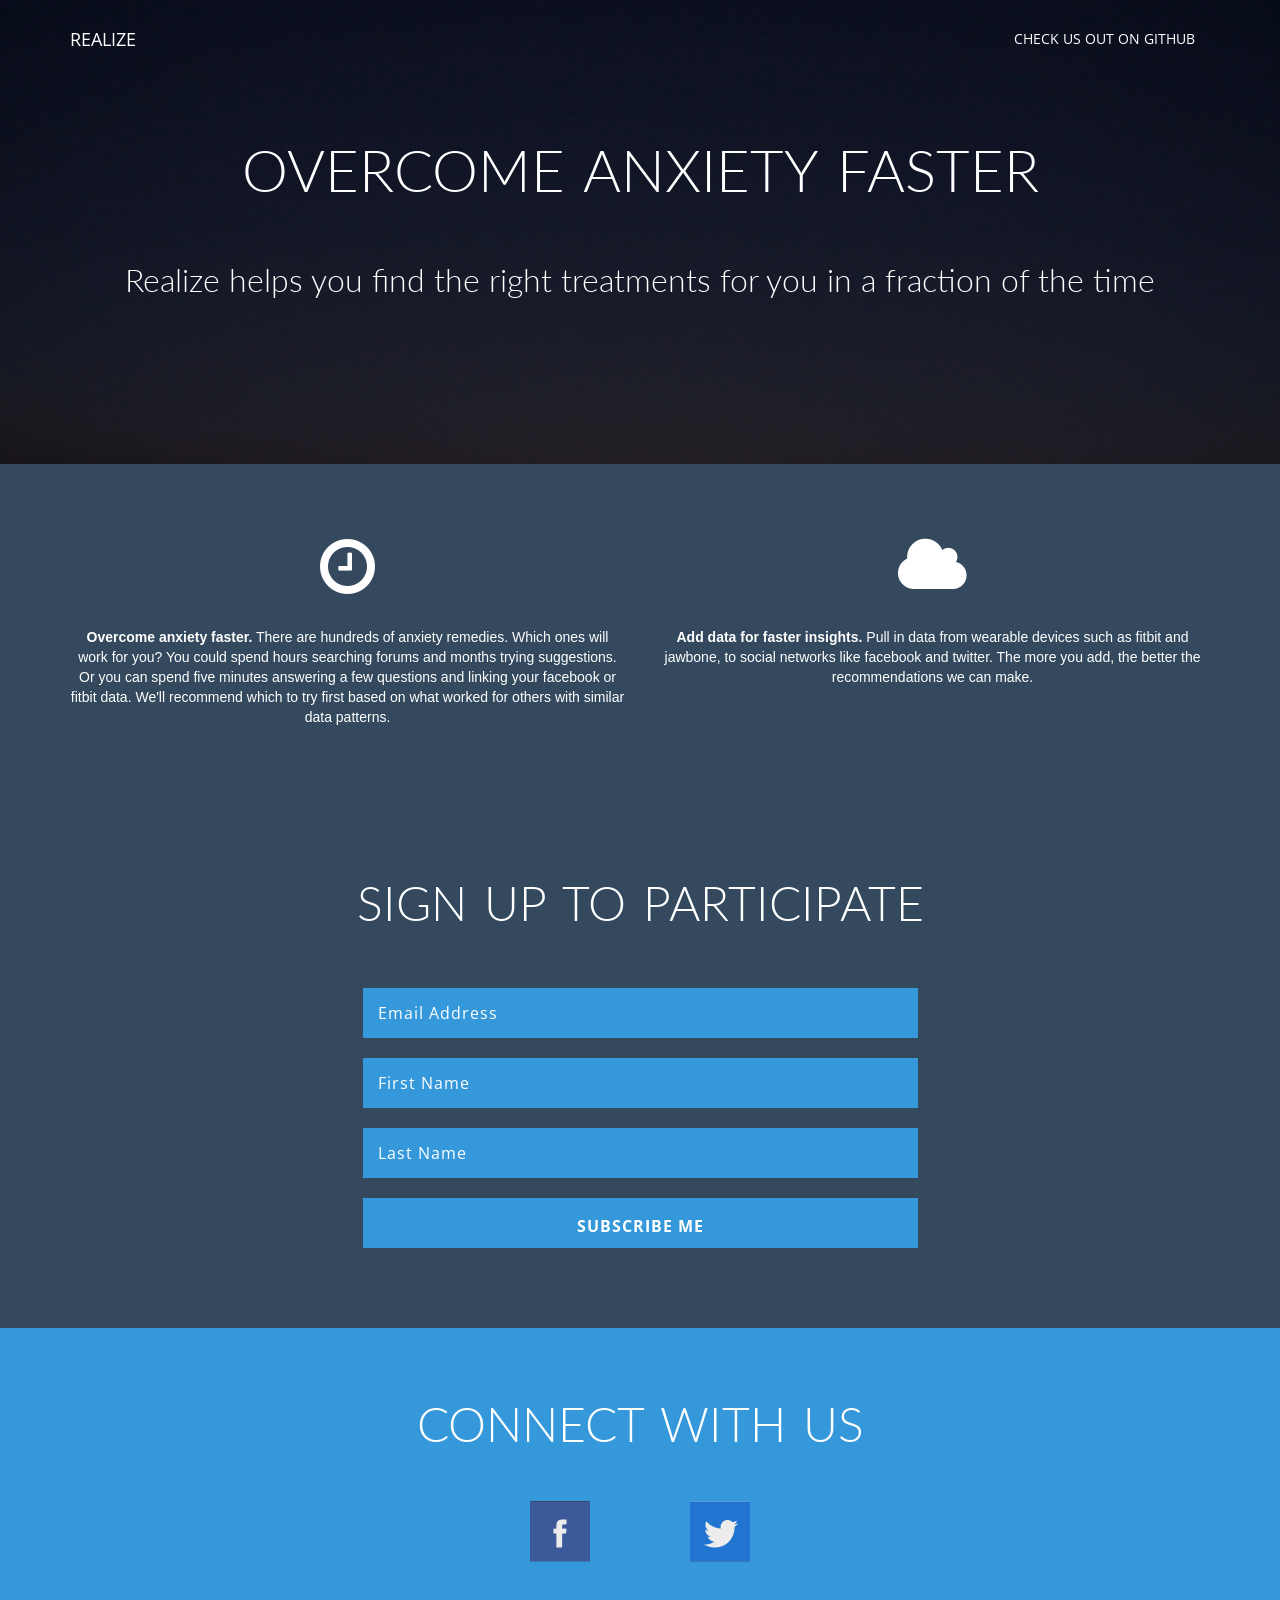
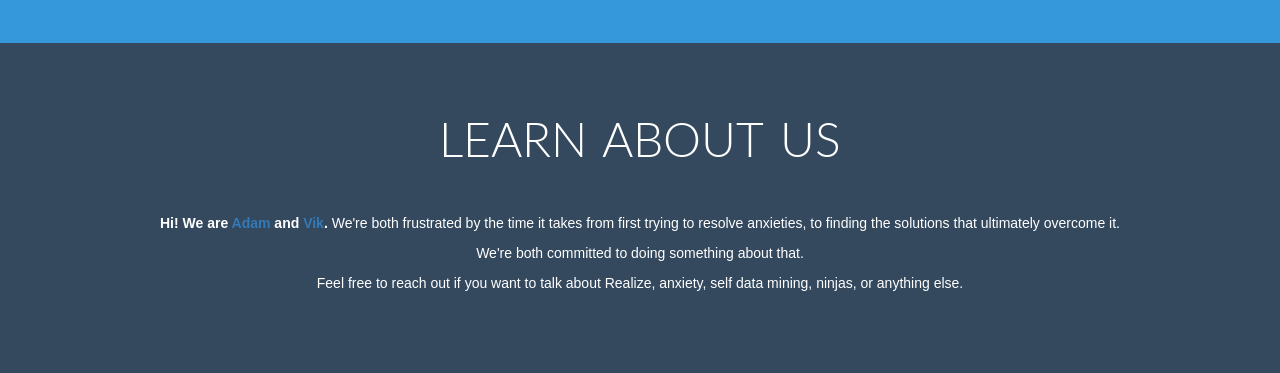
==== index.html @ 10aa64c5 "initial layout" ====
<!DOCTYPE html>
<html lang="en">

    <head>
        <meta charset="UTF-8" />
        <meta name="viewport" content="width=device-width, initial-scale=1.0">
        <meta name="description" content="" />
        <meta name="keywords" content="" />
        <meta name="author" content="Vik Paruchuri" />
        <link rel="shortcut icon" href="img/favicon.ico">
        <title>Realize</title>

        <!-- Fonts -->
        <link href="https://fonts.googleapis.com/css?family=Lato:300,400,500,700|Open+Sans:400italic,300,400,700" rel="stylesheet" type="text/css"/>

        <!-- CSS Stylesheets -->
        <link rel="stylesheet" media="screen" href="css/font-awesome.min.css">
        <link rel="stylesheet" href="http://netdna.bootstrapcdn.com/bootstrap/3.1.1/css/bootstrap.min.css">
        <link rel="stylesheet" type="text/css" href="css/style.css" />

    </head>

    <body>

        <nav class="navbar navbar-default" role="navigation">
            <div class="container">
                <div class="navbar-header">
                    <button type="button" class="navbar-toggle" data-toggle="collapse" data-target="#collapse-bar">
                        <span class="sr-only">Toggle navigation</span>
                        <span class="icon-bar"></span>
                        <span class="icon-bar"></span>
                        <span class="icon-bar"></span>
                    </button>
                    <a class="navbar-brand" href="#">Realize</a>
                </div>

                <div class="navbar-collapse collapse" id="collapse-bar">
                    <ul class="nav navbar-nav navbar-right">
                        <li><a href="https://github.com/realizeapp" target="_blank">Check us out on Github</a></li>
                    </ul>
                </div><!-- /.navbar-collapse -->
            </div>
        </nav>

        <!-- Header -->
        <header>

            <div class="container content-r">
                <h1 id="main-text">Overcome Anxiety Faster</h1>
                <h3 id="second-text">Realize helps you find the right treatments for you in a fraction of the time</h3>

            </div>
        </header>
        <!-- End Header -->

        <!-- Features Section -->
        <section id="features">
            <div class="container content-r">

                <div class="row">
                    <div class="col-xs-12 col-sm-6 col-lg-6 item">
                        <i class="icon-time"></i>
                        <p> <b>Overcome anxiety faster.</b> There are hundreds of anxiety remedies. Which ones will work for you?  You could spend hours searching forums and months trying suggestions.  Or you can spend five minutes answering a few questions and linking your facebook or fitbit data.  We'll recommend which to try first based on what worked for others with similar data patterns.
                        </p>
                    </div>
                    <div class="col-xs-12 col-sm-6 col-lg-6 item">
                        <i class="icon-cloud"></i>
                        <p> <b>Add data for faster insights.</b>  Pull in data from wearable devices such as fitbit and jawbone, to social networks like facebook and twitter.  The more you add, the better the recommendations we can make.
                        </p>
                    </div>
                </div>

            </div>
        </section>
        <!-- End Features Section -->

        <!-- Newsletter Section -->
        <section id="newsletter">
            <div class="container content-r">

                <h2>Sign up to Participate</h2>
                <!-- Newsletter Form -->
                <form class="row validate mc-embedded-subscribe-form" role="form" method="post" name="mc-embedded-subscribe-form" action="http://realize.us3.list-manage.com/subscribe/post?u=5db758e5eaf20b6581799b718&amp;id=a9bfcff0a9" target="_blank" novalidate>
                    <div class="col-lg-offset-3 col-lg-6">
                        <!--[if lt IE 10]>
                        <div class="ie-placeholder n-email">Email Address</div>
                        <![endif]-->
                        <input name="EMAIL" class="email" type="email" placeholder="Email Address" required/>
                        <!-- real people should not fill this in and expect good things - do not remove this or risk form bot signups-->
                        <div style="position: absolute; left: -5000px;"><input type="text" name="b_5db758e5eaf20b6581799b718_a9bfcff0a9" value=""></div>
                    </div>
                    <div class="col-lg-offset-3 col-lg-6">
                        <!--[if lt IE 10]>
                        <div class="ie-placeholder n-email">First Name</div>
                        <![endif]-->
                        <input name="name_first" class="name_first" type="text" placeholder="First Name" required/>
                    </div>
                    <div class="col-lg-offset-3 col-lg-6">
                        <!--[if lt IE 10]>
                        <div class="ie-placeholder n-email">Last Name</div>
                        <![endif]-->
                        <input name="name_last" class="name_last" type="text" placeholder="Last Name" required/>
                    </div>
                    <div class="col-lg-offset-3 col-lg-6">
                        <button id="mc-embedded-subscribe" class="btn" type="submit" name="submit" value="SUBSCRIBE ME">
                        	SUBSCRIBE ME
                        </button>
                        <div id="mce-responses" class="clear">
                            <div class="response" id="mce-error-response" style="display:none"></div>
                            <div class="response" id="mce-success-response" style="display:none"></div>
                        </div>
                    </div>

                </form>
                <!-- End Newsletter Form -->

            </div>
        </section>

        <!--End mc_embed_signup-->
        <!-- End Newsletter Section -->

        <!-- End About Section -->
        <section id="social">
            <div class="container content-r">

                <h2>CONNECT WITH US</h2>

                <!-- Social Icons -->
                <ul class="social-icon-container">
                    <li>
                        <a href="https://www.facebook.com/realizeapp" target="_blank">
                            <img src="img/social-icons/facebook.png" alt="" />
                        </a>
                    </li>
                    <li>
                        <a href="https://twitter.com/getrealize" target="_blank">
                            <img src="img/social-icons/twitter.png" alt="" />
                        </a>
                    </li>

                    <!--
                    <li>
                        <a href="#" target="_blank">
                            <img src="img/social-icons/google+.png" alt="" />
                        </a>
                    </li>
                    <li>
                        <a href="#" target="_blank">
                            <img src="img/social-icons/rss.png" alt="" />
                        </a>
                    </li>

                    <li>
                        <a href="http://youtube.com/" target="_blank">
                            <img src="img/social-icons/youtube.png" alt="" />
                        </a>
                    </li>
                    <li>
                        <a href="http://dribble.com/" target="_blank">
                            <img src="img/social-icons/dribbble.png" alt="" />
                        </a>
                    </li>
                    <li>
                        <a href="http://vimeo.com/" target="_blank">
                            <img src="img/social-icons/vimeo.png" alt="" />
                        </a>
                    </li>


                    <li>
                        <a href="http://vimeo.com/" target="_blank">
                            <img src="img/social-icons/digg.png" alt="" />
                        </a>
                    </li>
                    <li>
                        <a href="#" target="_blank">
                            <img src="img/social-icons/Evernote.png" alt="" />
                        </a>
                    </li>
                    <li>
                        <a href="#" target="_blank">
                            <img src="img/social-icons/stumbleupon.png" alt="" />
                        </a>
                    </li>

                    <li>
                        <a href="#" target="_blank">
                            <img src="img/social-icons/linkedin.png" alt="" />
                        </a>
                    </li>
                    <li>
                        <a href="#" target="_blank">
                            <img src="img/social-icons/pintrest.png" alt="" />
                        </a>
                    </li>
-->

                </ul>
                <!-- End Social Icons -->

            </div>
        </section>

        <section id="about-us">
            <div class="container content-r">
                <h2>LEARN ABOUT US</h2>
                    <p><b>Hi!  We are <a href="https://twitter.com/a_laughlin">Adam</a> and <a href="https://twitter.com/vikparuchuri">Vik</a>.</b>  We're both frustrated by the time it takes from first trying to resolve anxieties, to finding the solutions that ultimately overcome it.</p>
                    <p>We're both committed to doing something about that.</p>
                    <p>Feel free to reach out if you want to talk about Realize, anxiety, self data mining, ninjas, or anything else.</p>
            </div>
        </section>



        <!--- end modals --->

        <!-- Javascript -->
        <script src="js/jquery.1.10.1.js" type="text/javascript"></script>
        <script src="js/bootstrap.min.js" type="text/javascript" ></script>
        <script src="js/mailchimp.js" type="text/javascript" ></script>
        <!-- End Javascripts -->
    </body>

</html>
---- css/style.css ----
/********************************************************************
	Theme: Arrived - Coming Soon Page
    Created: September 2013
    Creator: Kevin Mckoy
    Support: https://wrapbootstrap.com/user/realmckoy01


Structure of CSS

1. General Layout
2. Header Section
3. Newsletter Section
4. Features Section
5. Social Section
6. Contact Section
7. Company Section
8. Locate Section

*********************************************************************/


/********************************************************************
	1. GENERAL LAYOUT
*********************************************************************/

html {
   background-color:#2BA5EB;
}

body {
    position:relative;
	font-family: 'Open Sans', Calibri, Arial, sans-serif;
    font-weight:400;
    color: #fff;
    padding:0 0 0 0;
    width:auto;
    height:100%;
    background-size: cover;
    background-position:bottom;
    background-attachment:fixed;
    background-repeat: no-repeat;
    background-color:#0A1927;
    background-image:url(../img/bg.jpg);
}

h1, h2, h3, h4, h5, h6 {
	font-family: 'Lato', Calibri, Arial, sans-serif;
}

section {
    padding: 70px 0;
}

.content-r {
    text-align:center;
}

h1 {
    word-spacing: 4px;
    font-size: 58px;
    font-weight:300;
    text-align:center;
    letter-spacing:normal;
}

h2 {
    word-spacing: 4px;
    font-size: 48px;
    font-weight:300;
    text-align:center;
    letter-spacing:normal;
}

p {
    font-family: open-sans, sans-serif;
}

::-webkit-input-placeholder {
   color: white;
    letter-spacing: 1px;
	font-weight: 400;
}

:-moz-placeholder { /* Firefox 18- */
    color: white;
    letter-spacing: 1px;
    font-weight: 400;
}

::-moz-placeholder {  /* Firefox 19+ */
   color: white;
    letter-spacing: 1px;
	font-weight: 400;
}

:-ms-input-placeholder {
   color: white;
    letter-spacing: 1px;
	font-weight: 400;
}

input, .btn {
    letter-spacing:1px;
}

.btn {
    border-radius:0;
}

.clearfix:after
{
    content: ".";
    display: block;
    clear: both;
    visibility: hidden;
    height: 0;
    line-height: 0;
}

.scrollup {
    width:40px;
    height:40px;
    opacity:0.5;
    position:fixed;
    bottom:50px;
    right:100px;
    display:none;
    background-image:url(../img/arrow-up.png);
    background-size:contain;
    text-indent:-9999px;
}

@keyframes fadein {
    0% {opacity:0}
    90% {opacity:0}
    100% {opacity:1}
}

@-moz-keyframes fadein {
    0% {opacity:0}
    90% {opacity:0}
    100% {opacity:1}
}

@-webkit-keyframes fadein {
    0% {opacity:0}
    90% {opacity:0}
    100% {opacity:1}
}

@-o-keyframes fadein {
    0% {opacity:0}
    90% {opacity:0}
    100% {opacity:1}
}

.error {
    color:white;
    display:none;
    margin: 60px 0px 15px 0px;
    padding-top:0px;
    font-size:12pt;
}

.success {
	display: none;
	padding:10px;
	color: #044406;
	font-size:12px;
	background-color: #B7FBB9;
}

.error img {
	vertical-align:top;
}


/********************************************************************
	2. Navbar Section
*********************************************************************/

nav.navbar{
    color: #fff;
    background-color: rgba(0, 0, 0, 0.2);
    margin-bottom: 0px;
    border: none;
}

nav.navbar-default a.navbar-brand{
    color: #fff;
    text-transform: uppercase;
}

nav.navbar-default a.navbar-brand:hover{
    color: #3498db;
}

nav.navbar-default .navbar-nav li a{
    color: #fff;
    text-transform: uppercase;
}

nav.navbar-default .navbar-nav li a:hover{
    color: #3498db;
}

/********************************************************************
	2. Header Section
*********************************************************************/

header, nav {
    color: #fff;
    width:100%;
    min-height:400px;
    height:100%;
    padding:1em 0 0;
    background-color: rgba(0, 0, 0, 0.2);
}

header h1 {
    margin:60px 0;
    text-transform: uppercase;
}

header h3 {
    font-size: 32px;
    margin: 40px 0 140px;
    font-weight:300;
    animation: fadein 1s;
    -moz-animation: fadein 1s;
    -webkit-animation: fadein 1s;
    -o-animation: fadein 1s;
}

header h5 {
    font-weight:300;
}

header h5 a{
    color:white;
    text-decoration:none;
}

.header-left-text {
    width:50%;
    display:inline-block;
    padding-left:10px;
    float:left;
    text-align:left;
}

.header-right-text {
    width:50%;
    display:inline-block;
    padding-right:10px;
    float:right;
    text-align:right;
}


/********************************************************************
	3. Newsletter Section
*********************************************************************/

#newsletter {
    background-color:#34495e;
}

#newsletter h2 {
    text-align:center;
    text-transform: uppercase;
    margin:0 0 1em 0;
}

#newsletter form {
    min-height:50px;
    text-align: center;
}

#newsletter form input {
    color: #fff;
    background: #3498db;
    font-size: 16px;
    padding: 15px 15px;
    font-weight: bold;
    text-align: left;
    /*display:inline-block;*/
    width:100%;
    height:50px;
    margin:10px 0;
    /*float:left;*/
    border:none;
    -webkit-box-shadow: none;
    -moz-box-shadow: none;
    box-shadow: none;
    -webkit-transition: all 0.2s;
    -moz-transition: all 0.2s;
    -o-transition: all 0.2s;
    transition: all 0.2s;
}

#newsletter form input:focus {
    background-color:#2b7cb2;
}

#newsletter form button.btn {
    color: #fff;
    background: #3498db;
    font-size: 16px;
    padding: 16px 30px;
    display:inline-block;
    text-align: center;
    float:left;
    height:50px;
    margin:10px 0;
    width:100%;
    border-radius:0;
    border:1px solid #3498db;
    text-transform:uppercase;
    font-weight: bold;
    -webkit-box-shadow: none;
    -moz-box-shadow: none;
    box-shadow: none;
    -webkit-transition: all 0.2s;
    -moz-transition: all 0.2s;
    -o-transition: all 0.2s;
    transition: all 0.2s;
}

#newsletter form button.btn:hover {
    background: #2b7cb2;
}

#newsletter div.ie-placeholder {
    text-align:left;
    position: absolute;
    top: 0;
    padding-top: 15px;
    z-index: 1;
    left: 30px;
}

#mc-embedded-subscribe {
    width:100%;
}

/********************************************************************
	3. Survey Section
*********************************************************************/

#survey {
    background-color:#2b7cb2;
}

#survey h2 {
    text-align:center;
    text-transform: uppercase;
    margin:0 0 1em 0;
}

#survey-frame{
    width: 500px;
    height: 600px;
}

#survey a.btn {
    color: #fff;
    background: #34495e;
    font-size: 16px;
    padding: 16px 30px;
    height:50px;
    margin:0;
    border-radius:0;
    border:1px solid #34495e;
    text-transform:uppercase;
    font-weight: bold;
    -webkit-box-shadow: none;
    -moz-box-shadow: none;
    box-shadow: none;
    -webkit-transition: all 0.2s;
    -moz-transition: all 0.2s;
    -o-transition: all 0.2s;
    transition: all 0.2s;
}

#survey a.btn:hover {
    background: #11273d;
}

#survey .center-block {
    display: block;
    margin-left: auto;
    margin-right: auto;
}

#survey .uv-block{
    background-color: #ffffff;
}

/********************************************************************
	4. Features Section
*********************************************************************/

#features {
    background-color:#34495e;
}

#features h2 {
    text-transform: uppercase;
    text-align:center;
    margin:0 0 1em 0;
}

#features i {
    font-size:64px;
    color:white;
}

#features p {
    margin-top:2em;
}

#features div.item {
    transition: all .2s ease-in-out;
    -webkit-transition: all .2s ease-in-out;
    -moz-transition: all .2s ease-in-out;
    -o-transition: all .2s ease-in-out;
}

#features div.item:hover {
    transform:translateY(10px);
    -webkit-transform: translateY(10px);
    -moz-transform: translateY(10px);
    -o-transform: translateY(10px);
}

#features .subheader{
    margin:2em 0 2em 0;
    text-transform: uppercase;
    text-align:center;
}


/********************************************************************
	5. Social Section
*********************************************************************/

#social {
    background-color:#3498db;
}

#social h2 {
    text-transform: uppercase;
    text-align:center;
    margin:0 0 1em 0;
}

.social-icon-container {
    text-align:center;
    margin:0 auto;
    padding:0;
}

.social-icon-container li {
    margin:0;
    padding:0 4% 10px;
    display:inline-block;
}

.social-icon-container img {
    width:64px;
    height:auto;
    -webkit-transition: all ease-out 0.2s;
    -moz-transition: all ease-out 0.2s;
    -o-transition: all ease-out 0.2s;
    transition: all ease-out 0.2s;
}

.social-icon-container img:hover {
    transform: translate(0px,-12px);
    -ms-transform: translate(0px,-12px);
    -webkit-transform: translate(0px,-12px);
}

/********************************************************************
	8. About Us Section
*********************************************************************/

#about-us {
    background-color:#34495e;
}

#about-us h2 {
    text-transform: uppercase;
    text-align:center;
    margin:0 0 1em 0;
}

/********************************************************************
	8. Locate Section
*********************************************************************/

#locate {
    padding:0 0;
}

#locate .content-r {
    padding:0;
    max-width:none;
    width: 100%;
}

#locate h2 {
    text-transform: uppercase;
    text-align:center;
    margin:0 0 1em 0;
}

#locate-overlay {
    position:relative;
    background-color:rgba(52, 152, 219, 0.9);
    margin: 0 auto;
    max-width: none;
    padding:0 10px;
    text-align:center;
    height:500px;
    -webkit-transition: all 0.2s;
    -moz-transition: all 0.2s;
    -o-transition: all 0.2s;
    transition: all 0.2s;
}

#locate-overlay .div-1 {
    padding:70px;
}

#Gmap {
    position:absolute;
    width:100%;
    max-height:500px;
    height:100%;
}

#view-map {
    position:absolute;
    opacity:0;
}

input.view-map-selector:checked ~ #locate-overlay {
    transform: translateY(100%);
    -webkit-transform: translateY(100%);
    -moz-transform: translateY(100%);
    -o-transform: translateY(100%);

}

input.view-map-selector:checked ~ #view-address-btn {
    display:block;
}

#locate label.btn {
    color: #fff;
    background: #2b7cb2;
    font-size: 16px;
    padding: 16px 30px;
    font-weight: bold;
    margin-top:2em;
    border-radius:0;
    border: 1px solid #2b7cb2;
    cursor: pointer;
    -webkit-box-shadow: none;
    -moz-box-shadow: none;
    box-shadow: none;
    -webkit-transition: all 0.2s;
    -moz-transition: all 0.2s;
    -o-transition: all 0.2s;
    transition: all 0.2s;
}

#locate label.btn:hover {
    background: #3498db;
}

#view-address-btn {
    position:absolute;
    left: 50%;
    width: 240px;
    border-radius:0;
    margin-left: -120px;
    margin-top:1em;
    display:none;
}

#view-address-btn label {
    color: #fff;
    background: #3498db;
    font-size: 16px;
    padding: 16px 30px;
    width:100%;
    font-weight: bold;
    border: 1px solid #2b7cb2;
    cursor: pointer;
    -webkit-box-shadow: none;
    -moz-box-shadow: none;
    box-shadow: none;
    -webkit-transition: all 0.2s;
    -moz-transition: all 0.2s;
    -o-transition: all 0.2s;
    transition: all 0.2s;
}

#view-address-btn:hover label {
    background: #2b7cb2;
}


/********************************************************************
	9. Media Queries
*********************************************************************/

@media (max-width:686px) {

	/* Countdown */
	#countdown_dashboard {
	    max-width:500px;
	}

	.dash {
		width: 80px;
		height: 90px;
	    background-size:contain;
	}

	.dash .digit {
		font-size: 35pt;
		width: 40px;
	}
	/* End Countdown */

}

@media (max-width:536px) {

	/* Countdown */
	#countdown_dashboard {
	    max-width:400px;
	}

	.dash {
		width: 60px;
		height: 70px;
	    background-size:contain;
	}

	.dash .digit {
		font-size: 25pt;
		width: 30px;
	}
	/* End Countdown */

}

@media (max-width:436px) {

	h1 {
	    font-size:38px;
	}

	h2 {
	    font-size:32px;
	}

	h3 {
	    font-size:24px;
	}

	header h3 {
	    margin-bottom:80px;
	}

	#company a {
	    font-size:32px;
	}

	/* Countdown */
	#countdown_dashboard {
	    max-width:240px;
	}

	.dash {
		margin-top:5px;
	}
	/* End Countdown */

}
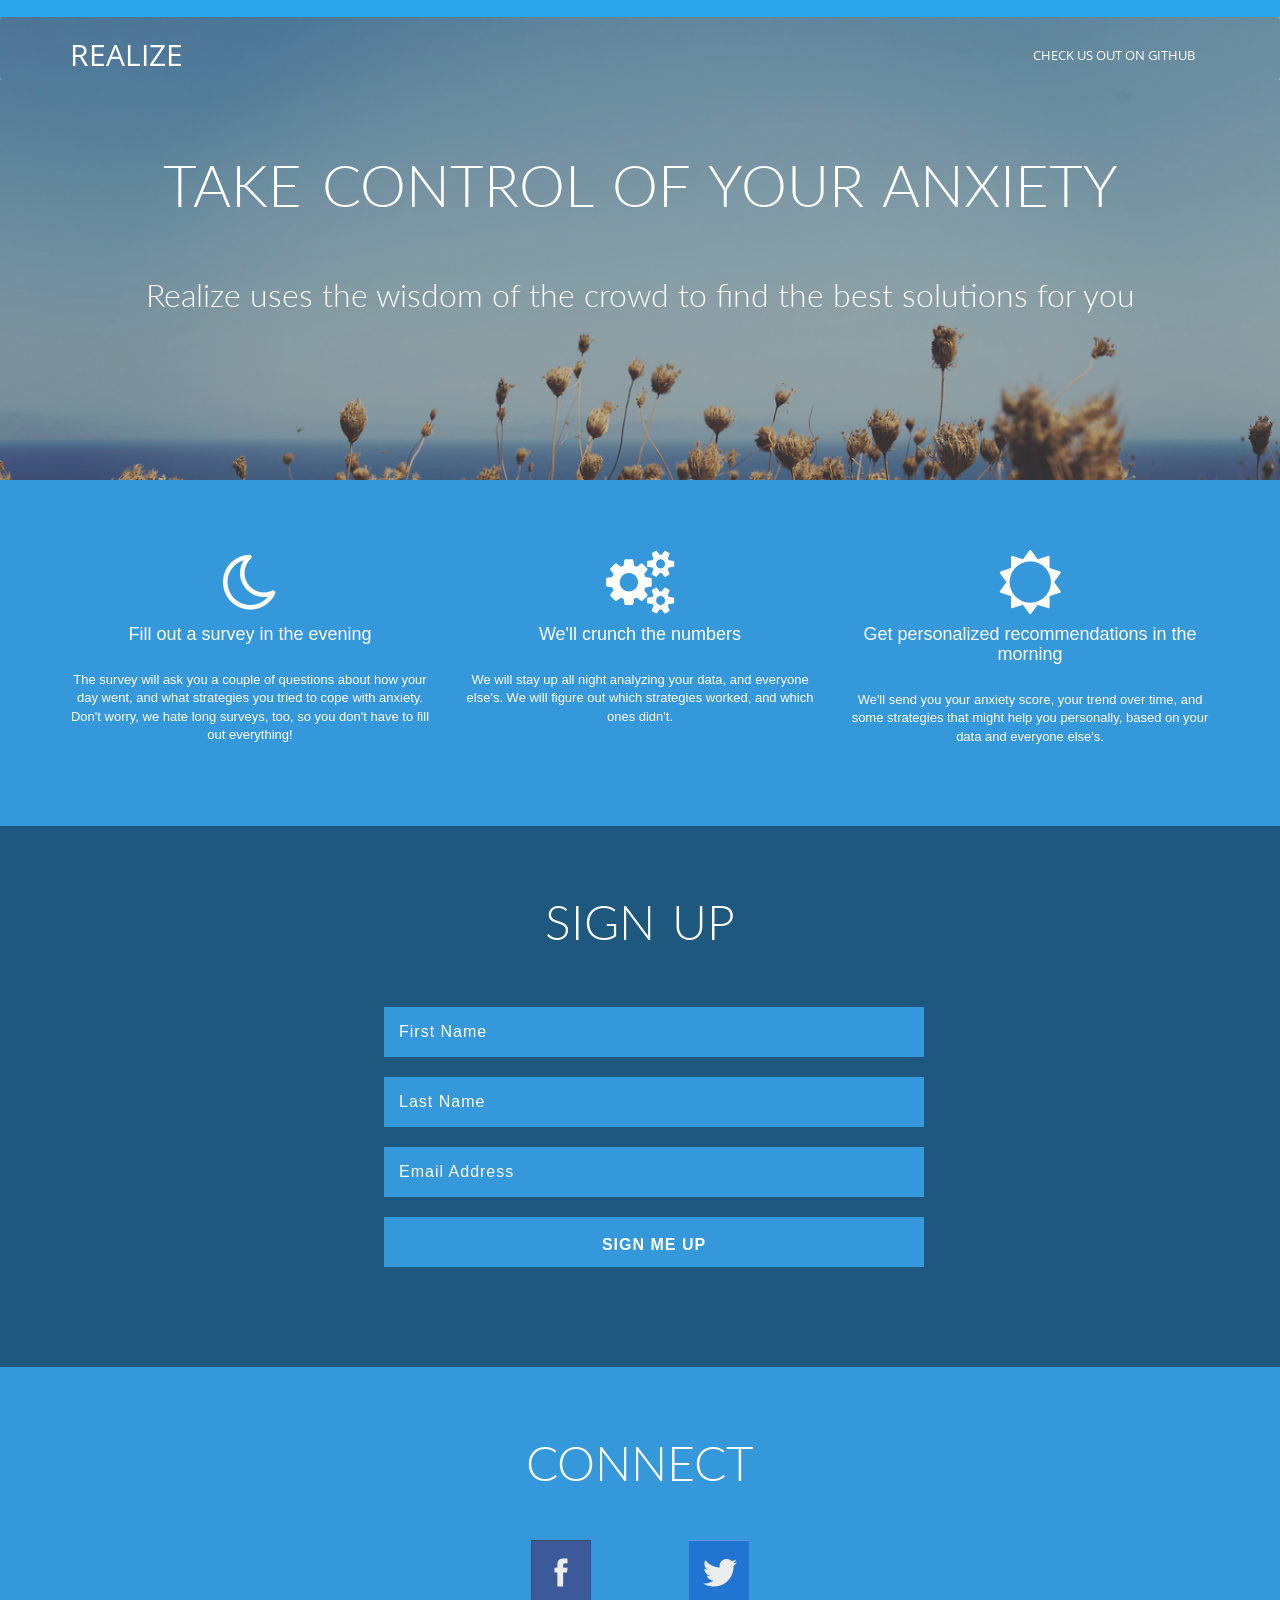
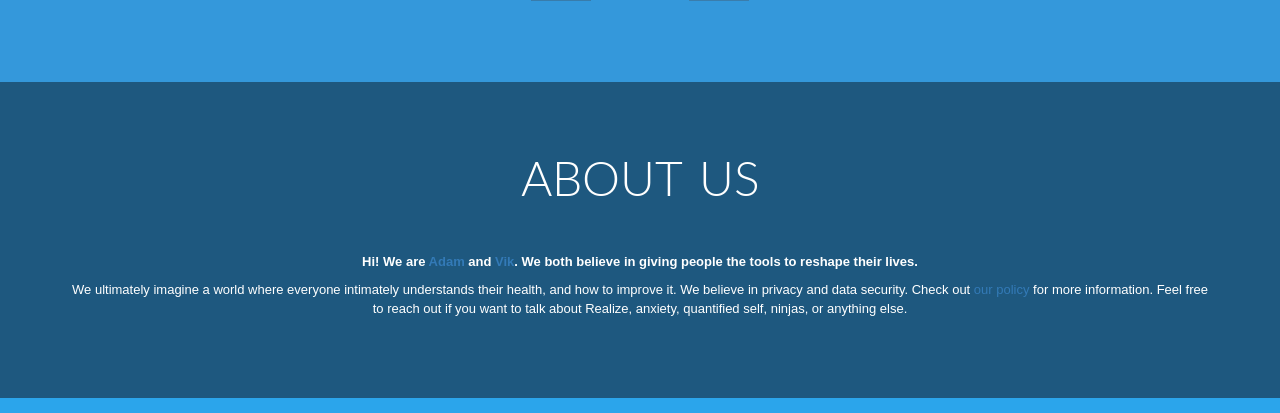
==== commit f6c1759a: "Fix up landing page, add privacy, integrate signup via wufoo" ====
--- a/index.html
+++ b/index.html
@@ -16,6 +16,8 @@
         <!-- CSS Stylesheets -->
         <link rel="stylesheet" media="screen" href="css/font-awesome.min.css">
         <link rel="stylesheet" href="http://netdna.bootstrapcdn.com/bootstrap/3.1.1/css/bootstrap.min.css">
+        <link href="css/structure.css" rel="stylesheet">
+        <link href="css/form.css" rel="stylesheet">
         <link rel="stylesheet" type="text/css" href="css/style.css" />
 
     </head>
@@ -46,74 +48,81 @@
         <header>
 
             <div class="container content-r">
-                <h1 id="main-text">Overcome Anxiety Faster</h1>
-                <h3 id="second-text">Realize helps you find the right treatments for you in a fraction of the time</h3>
+                <h1 id="main-text">Take control of your anxiety</h1>
+                <h3 id="second-text">Realize uses the wisdom of the crowd to find the best solutions for you</h3>
 
             </div>
         </header>
         <!-- End Header -->
 
         <!-- Features Section -->
-        <section id="features">
+        <section id="features" class="odd">
             <div class="container content-r">
 
                 <div class="row">
-                    <div class="col-xs-12 col-sm-6 col-lg-6 item">
-                        <i class="icon-time"></i>
-                        <p> <b>Overcome anxiety faster.</b> There are hundreds of anxiety remedies. Which ones will work for you?  You could spend hours searching forums and months trying suggestions.  Or you can spend five minutes answering a few questions and linking your facebook or fitbit data.  We'll recommend which to try first based on what worked for others with similar data patterns.
+                    <div class="col-xs-12 col-sm-6 col-lg-4 item">
+                        <i class="icon-moon"></i>
+                        <h4>Fill out a survey in the evening</h4>
+                        <p>The survey will ask you a couple of questions about how your day went, and what strategies you tried to cope with anxiety.  Don't worry, we hate long surveys, too, so you don't have to fill out everything!</p>
+                    </div>
+                    <div class="col-xs-12 col-sm-6 col-lg-4 item">
+                        <i class="icon-gears"></i>
+                        <h4>We'll crunch the numbers</h4>
+                        <p>We will stay up all night analyzing your data, and everyone else's.  We will figure out which strategies worked, and which ones didn't.
                         </p>
                     </div>
-                    <div class="col-xs-12 col-sm-6 col-lg-6 item">
-                        <i class="icon-cloud"></i>
-                        <p> <b>Add data for faster insights.</b>  Pull in data from wearable devices such as fitbit and jawbone, to social networks like facebook and twitter.  The more you add, the better the recommendations we can make.
+                    <div class="col-xs-12 col-sm-6 col-lg-4 item">
+                        <i class="icon-sun"></i>
+                        <h4>Get personalized recommendations in the morning</h4>
+                        <p>We'll send you your anxiety score, your trend over time, and some strategies that might help you personally, based on your data and everyone else's.
                         </p>
                     </div>
                 </div>
-
             </div>
         </section>
         <!-- End Features Section -->
 
         <!-- Newsletter Section -->
-        <section id="newsletter">
-            <div class="container content-r">
-
-                <h2>Sign up to Participate</h2>
+        <section id="newsletter" class="even">
+            <div class="container content-r">
+
+                <h2>Sign up</h2>
                 <!-- Newsletter Form -->
-                <form class="row validate mc-embedded-subscribe-form" role="form" method="post" name="mc-embedded-subscribe-form" action="http://realize.us3.list-manage.com/subscribe/post?u=5db758e5eaf20b6581799b718&amp;id=a9bfcff0a9" target="_blank" novalidate>
+
+                <form id="form1" name="form1" class="row validate wufoo topLabel page" accept-charset="UTF-8" autocomplete="off" enctype="multipart/form-data" method="post" novalidate
+                      action="https://realizeapp.wufoo.com/forms/z1ovphx21yqe14c/#public">
+
+                    <div class="col-lg-offset-3 col-lg-6">
+                        <span>
+                            <!--[if lt IE 10]>
+                                <div class="ie-placeholder n-email">First Name</div>
+                            <![endif]-->
+                            <input id="Field1" name="Field1" type="text" class="field text fn" value="" size="20" tabindex="1" placeholder="First Name" required />
+                        </span>
+                    </div>
+                    <div class="col-lg-offset-3 col-lg-6">
+                        <span>
+                            <!--[if lt IE 10]>
+                                <div class="ie-placeholder n-email">Last Name</div>
+                            <![endif]-->
+                            <input id="Field2" name="Field2" type="text" class="field text ln" value="" size="20" tabindex="2" placeholder="Last Name" required />
+                        </span>
+                    </div>
                     <div class="col-lg-offset-3 col-lg-6">
                         <!--[if lt IE 10]>
-                        <div class="ie-placeholder n-email">Email Address</div>
+                            <div class="ie-placeholder n-email">Email Address</div>
                         <![endif]-->
-                        <input name="EMAIL" class="email" type="email" placeholder="Email Address" required/>
-                        <!-- real people should not fill this in and expect good things - do not remove this or risk form bot signups-->
-                        <div style="position: absolute; left: -5000px;"><input type="text" name="b_5db758e5eaf20b6581799b718_a9bfcff0a9" value=""></div>
-                    </div>
-                    <div class="col-lg-offset-3 col-lg-6">
-                        <!--[if lt IE 10]>
-                        <div class="ie-placeholder n-email">First Name</div>
-                        <![endif]-->
-                        <input name="name_first" class="name_first" type="text" placeholder="First Name" required/>
-                    </div>
-                    <div class="col-lg-offset-3 col-lg-6">
-                        <!--[if lt IE 10]>
-                        <div class="ie-placeholder n-email">Last Name</div>
-                        <![endif]-->
-                        <input name="name_last" class="name_last" type="text" placeholder="Last Name" required/>
-                    </div>
-                    <div class="col-lg-offset-3 col-lg-6">
-                        <button id="mc-embedded-subscribe" class="btn" type="submit" name="submit" value="SUBSCRIBE ME">
-                        	SUBSCRIBE ME
-                        </button>
-                        <div id="mce-responses" class="clear">
-                            <div class="response" id="mce-error-response" style="display:none"></div>
-                            <div class="response" id="mce-success-response" style="display:none"></div>
-                        </div>
-                    </div>
-
+                        <input id="Field3" name="Field3" type="email" spellcheck="false" class="field text medium" value="" maxlength="255" tabindex="3" placeholder="Email Address" required />
+                    </div>
+                    <div class="col-lg-offset-3 col-lg-6">
+                        <button id="saveForm" name="saveForm" class="btTxt submit btn" type="submit" value="SIGN ME UP">SIGN ME UP</button>
+                    </div>
+                    <div class="hide">
+                        <label for="comment">Do Not Fill This Out</label>
+                        <textarea name="comment" id="comment" rows="1" cols="1"></textarea>
+                        <input type="hidden" id="idstamp" name="idstamp" value="aKSmv4UOTxUDFB3yZNfPyuVssKtCdmFdI6SMpKWTidw=" />
+                    </div>
                 </form>
-                <!-- End Newsletter Form -->
-
             </div>
         </section>
 
@@ -121,10 +130,10 @@
         <!-- End Newsletter Section -->
 
         <!-- End About Section -->
-        <section id="social">
-            <div class="container content-r">
-
-                <h2>CONNECT WITH US</h2>
+        <section id="social" class="odd">
+            <div class="container content-r">
+
+                <h2>CONNECT</h2>
 
                 <!-- Social Icons -->
                 <ul class="social-icon-container">
@@ -202,12 +211,11 @@
             </div>
         </section>
 
-        <section id="about-us">
-            <div class="container content-r">
-                <h2>LEARN ABOUT US</h2>
-                    <p><b>Hi!  We are <a href="https://twitter.com/a_laughlin">Adam</a> and <a href="https://twitter.com/vikparuchuri">Vik</a>.</b>  We're both frustrated by the time it takes from first trying to resolve anxieties, to finding the solutions that ultimately overcome it.</p>
-                    <p>We're both committed to doing something about that.</p>
-                    <p>Feel free to reach out if you want to talk about Realize, anxiety, self data mining, ninjas, or anything else.</p>
+        <section id="about-us" class="even">
+            <div class="container content-r">
+                <h2>ABOUT US</h2>
+                    <p><b>Hi!  We are <a href="https://twitter.com/a_laughlin">Adam</a> and <a href="https://twitter.com/vikparuchuri">Vik</a>.  We both believe in giving people the tools to reshape their lives.</b>
+                    <p>We ultimately imagine a world where everyone intimately understands their health, and how to improve it.  We believe in privacy and data security.  Check out <a href="privacy.html" target="_blank">our policy</a> for more information.  Feel free to reach out if you want to talk about Realize, anxiety, quantified self, ninjas, or anything else.</p>
             </div>
         </section>
 
@@ -218,7 +226,9 @@
         <!-- Javascript -->
         <script src="js/jquery.1.10.1.js" type="text/javascript"></script>
         <script src="js/bootstrap.min.js" type="text/javascript" ></script>
-        <script src="js/mailchimp.js" type="text/javascript" ></script>
+        <script src="scripts/wufoo.js"></script>
+        <script src="https://html5shiv.googlecode.com/svn/trunk/html5.js"></script>
+
         <!-- End Javascripts -->
     </body>
 
--- a/css/structure.css
+++ b/css/structure.css
@@ -0,0 +1 @@
+html{background:#eee}body{margin:17px 0 15px 0;padding:0;text-align:center;font-size:small;font-family:"Lucida Grande", Tahoma, Arial, Verdana, sans-serif}article,aside,figure,figure img,figcaption,hgroup,footer,header,nav,section,video,object,output{display:block}#container{text-align:left;background:#fff;border:1px solid #ccc;-webkit-box-shadow:rgba(0,0,0,0.2) 0px 0px 5px;-moz-box-shadow:rgba(0,0,0,0.2) 0px 0px 5px;-o-box-shadow:rgba(0,0,0,0.2) 0px 0px 5px;box-shadow:rgba(0,0,0,0.2) 0px 0px 5px}#container{margin:0 auto 10px auto;width:640px}form.wufoo{margin:20px 14px 0 14px;padding:0 0 20px 0;position:relative}#logo{margin:0;padding:0;min-height:0;background-color:#dedede;text-indent:-9000px;text-decoration:none}#logo a{min-height:40px;height:40px;display:block;background:url(../images/wflogo.png) no-repeat left top;overflow:hidden}* html #logo a{_background-image:none;_filter:progid:DXImageTransform.Microsoft.AlphaImageLoader(src="../images/wflogo.png", sizingMethod="crop")}img,a img{border:none;-ms-interpolation-mode:bicubic}.hide,.cloak div,.cloak span,.likert.cloak tbody,.likert.cloak thead{display:none !important}.likert.cloak table{border:none}
--- a/css/form.css
+++ b/css/form.css
@@ -0,0 +1 @@
+.wufoo{font-family:"Lucida Grande","Lucida Sans Unicode", Tahoma, sans-serif;letter-spacing:.01em}.wufoo li{width:64%}.info{display:inline-block;clear:both;margin:0 0 5px 0;padding:0 1% 1.1em 1%;border-bottom:1px dotted #ccc}.info[class]{display:block}.hideHeader .info,#payment.hideHeader li.first{display:none}.info h2{font-weight:normal;font-size:160%;margin:0 0 5px 0;clear:left}.info div{font-size:95%;line-height:135%;color:#555}form ul{margin:0;padding:0;list-style-type:none}* html form ul{width:99%;zoom:1}form li{margin:0;padding:6px 1% 9px 1%;clear:both;background-color:transparent;position:relative;-webkit-transition:background-color 350ms ease-out;-moz-transition:background-color 350ms ease-out;-o-transition:background-color 350ms ease-out;transition:background-color 350ms ease-out}form ul:after,form li:after,form li div:after{content:".";display:block;height:0;clear:both;visibility:hidden}* html form li{height:1%;margin-bottom:-3px}* + html form li{height:1%;margin-bottom:-3px}* html form li div{display:inline-block}* + html form ul,* + html form li div{display:inline-block}form li div{margin:0;padding:0;color:#444}form li span{margin:0 .3em 0 0;padding:0;float:left;color:#444}form li div span{margin:0;display:block;width:100%;float:left}li.twoColumns div span{width:48%;margin:0 5px 0 0}li.threeColumns div span{width:30%;margin:0 5px 0 0}li.notStacked div span{width:auto;margin:0 7px 0 0}form li.complex{padding-bottom:0}form li.complex div span{width:auto;margin:0 .3em 0 0;padding-bottom:12px}form li.complex div span.full{margin:0}form li.complex div span.left,form li.complex div span.right{margin:0;width:48%}form li.complex div span.full input,form li.complex div span.full select,form li.complex div span.left input,form li.complex div span.right input,form li.complex div span.left select,form li.complex div span.right select{width:100%}.left{float:left}.right{float:right}.clear{clear:both !important}label span,.section span,p span,.likert span{display:inline !important;float:none !important}form li div label,form li span label{margin:0;padding-top:3px;clear:both;font-size:85%;line-height:160%;color:#444;display:block}fieldset{display:block;border:none;margin:0;padding:0}label.desc,legend.desc{font-size:95%;font-weight:bold;color:#222;line-height:150%;margin:0;padding:0 0 3px 0;border:none;display:block;white-space:normal;width:100%}label.choice{display:block;cursor:pointer;font-size:100%;line-height:150%;margin:-17px 0 0 23px;padding:0 0 5px 0;color:#222;width:88%}.safari label.choice{margin-top:-16px}form.rightLabel .desc{padding-top:2px}span.symbol{font-size:120%;line-height:135%}form li .datepicker{float:left;margin:.19em 5px 0 0;padding:0;width:16px;height:16px;cursor:pointer !important}form span.req{display:inline;float:none;color:red !important;font-weight:bold;margin:0;padding:0}form li div label var{font-weight:bold;font-style:normal}form li div label .currently{display:none}input.text,input.search,input.file,textarea.textarea,select.select{font-family:"Lucida Grande", Tahoma, Arial, sans-serif;font-size:100%;color:#333;margin:0;padding:2px 0}input.text,input.search,textarea.textarea{border-top:1px solid #7c7c7c;border-left:1px solid #c3c3c3;border-right:1px solid #c3c3c3;border-bottom:1px solid #ddd;background:#fff url(../images/fieldbg.gif) repeat-x top}input.nospin::-webkit-inner-spin-button,input.nospin::-webkit-outer-spin-button{-webkit-appearance:none;margin:0}select.select{padding:1px 0 0 0}input.search{-webkit-border-radius:10px;-moz-border-radius:10px;border-radius:10px;padding-left:6px}input.checkbox,input.radio{display:block;margin:4px 0 0 0;padding:0;width:13px;height:13px}input.other{margin:0 0 8px 25px}.safari select.select{font-size:120% !important;margin:0 0 1px 0}* html select.select{margin:1px 0}* + html select.select{margin:1px 0}.center,form li span.center input.text,form li span.center label,form li.name span label,form li.date input.text,form li.date span label,form li.phone input.text,form li.phone span label,form li.time input.text,form li.time span label{text-align:center}form li.time select.select{margin-left:5px}form li.price .right{text-align:right}.third{width:32% !important}.half{width:48% !important}.full{width:100% !important}input.small,select.small{width:25%}input.medium,select.medium{width:50%}input.large,select.large{width:100%}.msie[class] select.ieSelectFix{width:auto}.msie[class] select.ieSelectFix.small{min-width:25%}.msie[class] select.ieSelectFix.medium{min-width:50%}.msie[class] select.ieSelectFix.large{width:100%}textarea.textarea{width:293px;min-width:100%;max-width:100%}textarea.small{height:5.5em}textarea.medium{height:10em}textarea.large{height:20em}li.file a{color:#222;text-decoration:none}li.file span{display:inline;float:none}li.file img{display:block;float:left;margin:0 0 0 -10px;padding:5px 5px 7px 5px}li.file .file-size,li.file .file-type{color:#666;font-size:85%;text-transform:uppercase}li.file .file-name{display:block;padding:14px 0 0 0;color:blue;text-decoration:underline}li.file .file-delete{color:red !important;font-size:85%;text-decoration:underline}li.file a:hover .file-name{color:green !important}li.file a:hover .file-name{color:green !important}form li.likert{margin:0;padding:6px 1% 5px 1%;width:auto !important;clear:both !important;float:none !important}.likert table{margin:0 0 .9em 0;background:#fff;width:100%;border:1px solid #dedede;border-bottom:none}.likert caption{text-align:left;color:#222;font-size:95%;line-height:135%;padding:5px 0 .5em 0}.likert input{padding:0;margin:2px 0}.likert tbody td label{font-size:85%;display:block;color:#565656}.likert thead td,.likert thead th{background-color:#e6e6e6}.likert td{border-left:1px solid #ccc;text-align:center;padding:4px 6px}.likert thead td{font-size:85%;padding:10px 6px}.likert th,.likert td{border-bottom:1px solid #dedede}.likert tbody th{padding:8px 8px;text-align:left}.likert tbody th label{color:#222;font-size:95%;font-weight:bold}.likert tbody tr.alt td,.likert tbody tr.alt th{background-color:#f5f5f5}.likert tbody tr:hover td,.likert tbody tr:hover th{background-color:#FFFFCF}.col1 td{width:30%}.col2 td{width:25%}.col3 td{width:18%}.col4 td{width:14.5%}.col5 td{width:12%}.col6 td,.col7 td{width:10%}.col8 td,.col9 td,.col10 td{width:6.5%}.col11{width:6%}.hideNumbers tbody td label{display:none}form li.buttons{width:auto !important;position:relative;clear:both;padding:10px 1% 10px 1%}form li.buttons input{font-size:100%;margin-right:5px}input.btTxt{padding:0 7px;width:auto;overflow:visible}.safari input.btTxt{font-size:120%}.buttons .marker{position:absolute;top:0;right:0;padding:15px 10px 0 0;color:#000;width:auto}button.link{display:inline-block;border:none;background:none;color:blue;text-decoration:underline;cursor:pointer;padding:0;font-size:100%}button.link:hover{color:green}.leftLabel li,.rightLabel li{width:74% !important;padding-top:9px}.leftLabel .desc,.rightLabel .desc{float:left;width:31%;margin:0 15px 0 0}.rightLabel .desc{text-align:right}.leftLabel li div,.rightLabel li div{float:left;width:65%}* html .leftLabel li fieldset div,* html .rightLabel li fieldset div{float:right}* + html .leftLabel li fieldset div,* + html .rightLabel li fieldset div{float:right}.leftLabel .buttons,.rightLabel .buttons{padding-left:23%}.leftLabel .buttons div,.rightLabel .buttons div{float:none;margin:0 0 0 20px}.leftLabel p.instruct,.rightLabel p.instruct{width:28%;margin-left:5px}.leftLabel .altInstruct .instruct,.rightLabel .altInstruct .instruct{margin-left:31% !important;padding-left:15px;width:65%}.noI form li,.altInstruct form li{width:auto !important}.noI .leftLabel .buttons,.noI .rightLabel .buttons{padding-left:31%}.noI .leftLabel .buttons div,.noI .rightLabel .buttons div{margin:0 0 0 17px}form li.leftHalf,form li.rightHalf{width:47% !important}form li.leftThird,form li.middleThird,form li.rightThird{width:30% !important}form li.leftFourth,form li.middleFourth,form li.rightFourth{width:23% !important;_width:22% !important}form li.leftFifth,form li.middleFifth,form li.rightFifth{width:18% !important;_width:17% !important}form li.middleThird{clear:none !important;float:left;margin-left:2% !important}form li.leftFourth,form li.middleFourth,form li.leftFifth,form li.middleFifth{clear:none !important;float:left}form li.rightHalf,form li.rightThird,form li.rightFourth,form li.rightFifth{clear:none !important;float:right}li.leftHalf .small,li.rightHalf .small,li.leftHalf .medium,li.rightHalf .medium,li.leftThird .small,li.middleThird .small,li.rightThird .small,li.leftThird .medium,li.middleThird .medium,li.rightThird .medium,li.leftFourth .medium,li.middleFourth .medium,li.rightFourth .medium,li.leftFourth .small,li.middleFourth .small,li.rightFourth .small,li.leftFifth .medium,li.middleFifth .medium,li.rightFifth .medium,li.leftFifth .small,li.middleFifth .small,li.rightFifth .small{width:100% !important}form li.leftHalf,form li.leftThird,form li.leftFourth,form li.leftFifth{clear:left !important;float:left}* html form li.middleFourth{margin-left:1% !important}* html form li.middleFifth{margin-left:1% !important}form li.focused{background-color:#fff7c0}form .instruct{position:absolute;top:0;left:0;z-index:1000;width:45%;margin:0 0 0 8px;padding:8px 10px 10px 10px;border:1px solid #e6e6e6;background:#f5f5f5;visibility:hidden;opacity:0;font-size:105%;-webkit-transition:opacity 350ms ease-out;-moz-transition:opacity 350ms ease-out;-o-transition:opacity 350ms ease-out;transition:opacity 350ms ease-out}form .instruct small{line-height:120%;font-size:80%;color:#444}form li.focused .instruct,form li:hover .instruct{left:100%;visibility:visible;opacity:1}.altInstruct .instruct,li.leftHalf .instruct,li.rightHalf .instruct,li.leftThird .instruct,li.middleThird .instruct,li.rightThird .instruct,li.leftFourth .instruct,li.middleFourth .instruct,li.rightFourth .instruct,li.leftFifth .instruct,li.middleFifth .instruct,li.rightFifth .instruct,.iphone .instruct{visibility:visible;position:static;margin:0;padding:6px 0 0 0;width:100%;clear:left;background:none !important;border:none !important;font-style:italic;opacity:1}.altInstruct p.complex,li.leftHalf p.complex,li.rightHalf p.complex,li.leftThird p.complex,li.middleThird p.complex,li.rightThird p.complex,.iphone p.complex{padding:0 0 9px 0}.hideSeconds .seconds,.hideAMPM .ampm,.hideAddr2 .addr2,.hideSecondary #previousPageButton,.hideCents .radix,.hideCents .cents,.hideState .state{display:none}form li.section{clear:both;margin:0;padding:7px 0 0 0;width:auto !important;position:static}form li.section h3{font-weight:normal;font-size:110%;line-height:135%;margin:0 0 3px 0;width:auto;padding:12px 1% 0 1%;border-top:1px dotted #ccc}form li.first{padding:0}form li.first h3{padding:8px 1% 0 1%;border-top:none !important}form li.section div{display:block;width:auto;float:none;font-size:85%;line-height:160%;margin:0 0 1em 0;padding:0 1% 0 1%}form li.section.scrollText{border:1px solid #dedede;height:150px;overflow:auto;margin-bottom:10px;padding:10px;-webkit-box-shadow:rgba(0,0,0,0.15) 0 0 3px;-moz-box-shadow:rgba(0,0,0,0.15) 0 0 3px;-o-box-shadow:rgba(0,0,0,0.15) 0 0 3px;box-shadow:rgba(0,0,0,0.15) 0 0 3px}form li.section.scrollText h3{border:none;padding-top:8px}form li.captcha{width:auto !important;clear:both;border-top:1px dotted #ccc;margin-top:5px;padding:1.1em 1% 9px 1%;width:auto !important;position:static}form li.captcha label.desc{width:auto !important;margin-bottom:4px;float:none}* + html #recaptcha_area,* + html #recaptcha_table{min-width:450px !important}* html #recaptcha_area,* html #recaptcha_table{width:450px !important}#recaptcha_widget_div table{background:#fff}form li.captcha .noscript iframe{border:none;overflow:hidden;margin:0;padding:0}form li.captcha .noscript label.desc{display:block !important}form li.captcha .noscript textarea{margin-left:12px}iframe[src="about:blank"]{display:none}form li.paging-context{clear:both;border-bottom:1px dotted #ccc;margin:0 0 7px 0;padding:5px 1% 10px 1%;width:auto !important;position:static}.paging-context table{width:100%}.pgStyle1 td{text-align:left;vertical-align:middle}.pgStyle1 td.c{width:22px}.pgStyle1 td.t{padding:0 1%}.pgStyle1 var{display:block;float:left;background:none;border:1px solid #CCC;color:#000;width:20px;height:20px;line-height:19px;text-align:center;font-size:85%;font-style:normal;-webkit-border-radius:10px;-moz-border-radius:10px;border-radius:10px;-webkit-box-shadow:rgba(0,0,0,0.15) 0 1px 2px;-moz-box-shadow:rgba(0,0,0,0.15) 0 1px 2px;-o-box-shadow:rgba(0,0,0,0.15) 0 1px 2px;box-shadow:rgba(0,0,0,0.15) 0 1px 2px}.pgStyle1 .done var{background:#ccc}.pgStyle1 .selected var{background:#FFF7C0;color:#000;border:1px solid #e6dead;font-weight:bold}.pgStyle1 b{font-size:85%;font-weight:normal;color:#000}.pgStyle1 .selected b{font-weight:bold}.circle6 td,.circle7 td{vertical-align:top;text-align:center}.nopagelabel td.t{display:none}.nopagelabel .pgStyle1 var,.circle6 var,.circle7 var{width:24px;height:24px;line-height:24px;font-size:90%;margin:0 auto 7px auto;float:none;-webkit-border-radius:12px;-moz-border-radius:12px;border-radius:12px}.nopagelabel .pgStyle1 var{margin-bottom:0}.circle6 b,.circle7 b{padding:0}.circle2 td{width:50%}.circle3 td{width:33%}.circle4 td{width:25%}.circle5 td{width:20%}.circle6 td{width:16.6%}.circle7 td{width:14.2%}.pgStyle2 td{vertical-align:middle;height:25px;padding:2px;border:1px solid #CCC;position:relative;-webkit-border-radius:14px;-moz-border-radius:14px;border-radius:14px;-webkit-box-shadow:rgba(0,0,0,0.1) 1px 1px 1px;-moz-box-shadow:rgba(0,0,0,0.1) 1px 1px 1px;-o-box-shadow:rgba(0,0,0,0.1) 1px 1px 1px;box-shadow:rgba(0,0,0,0.1) 1px 1px 1px}.pgStyle2 var{display:block;height:26px;float:left;background:#FFF7C0;color:#000;font-style:normal;text-align:right;-webkit-border-radius:12px;-moz-border-radius:12px;border-radius:12px;-webkit-box-shadow:rgba(0,0,0,0.15) 1px 0 0;-moz-box-shadow:rgba(0,0,0,0.15) 1px 0 0;-o-box-shadow:rgba(0,0,0,0.15) 1px 0 0;box-shadow:rgba(0,0,0,0.15) 1px 0 0}.pgStyle2 var b{display:block;float:right;font-size:100%;padding:3px 10px 3px 3px;line-height:19px}.pgStyle2 em{font-size:85%;font-style:normal;display:inline-block;margin:0 0 0 9px;padding:4px 0;line-height:18px}.pgStyle2 var em{padding:4px 5px 3px 0}.page1 .pgStyle2 var{padding-left:7px;text-align:left;background:none;-webkit-box-shadow:none;-moz-box-shadow:none;-o-box-shadow:none;box-shadow:none}.page1 .pgStyle2 b{float:none;padding-right:0}.hideMarkers .marker,.nopagelabel .pgStyle1 b,.nopagelabel .pgStyle2 em{display:none !important}#errorLi{width:99%;margin:15px auto 15px auto;background:#fff !important;border:1px solid red;text-align:center;padding:1em 0 1em 0;-webkit-border-radius:20px;-moz-border-radius:20px;border-radius:20px}#errorMsgLbl{margin:0 0 5px 0;padding:0;font-size:125%;color:#DF0000 !important}#errorMsg{margin:0 0 2px 0;color:#000 !important;font-size:100%}#errorMsg b{padding:2px 8px;background-color:#FFDFDF !important;color:red !important;-webkit-border-radius:10px;-moz-border-radius:10px;border-radius:10px}form li.error{display:block !important;background-color:#FFDFDF !important;margin-bottom:3px !important}form li label.error,form li input.error{color:#DF0000 !important;font-weight:bold !important}form li input.error{background:#fff !important;border:2px solid #DF0000 !important}form li.error label,form li.error span.symbol{color:#000 !important}form li.error .desc{color:#DF0000 !important}form p.error{display:none;margin:0 !important;padding:7px 0 0 0 !important;line-height:10px !important;font-weight:bold;font-size:11px;color:#DF0000 !important;clear:both}form li.error p.error{display:block}form li.complex p.error{padding:0 0 9px 0 !important}.rtl h1,.rtl form *{direction:rtl;text-align:right}.rtl li span{float:right}.rtl .right{float:left}.rtl #logo a{background-position:right top}.rtl label.choice{margin:-17px 23px 0 0}.rtl .leftLabel .desc,.rtl .rightLabel .desc{float:right;margin:0 0 0 15px}.rtl .leftLabel li div,.rtl .rightLabel li div{float:right}.rtl .leftLabel .desc{text-align:left}.rtl li.focused .instruct,.rtl li:hover .instruct{left:auto;right:100%}.rtl .leftLabel p.instruct,.rtl .rightLabel p.instruct{margin-right:5px}.rtl .leftLabel .altInstruct .instruct,.rtl .rightLabel .altInstruct .instruct{margin-right:31% !important;padding-right:15px}.rtl .leftLabel .buttons,.rtl .rightLabel .buttons{padding-right:23%}.rtl .leftLabel .buttons div,.rtl .rightLabel .buttons div{float:none;margin:0 20px 0 0}.noI .rtl .leftLabel .buttons,.noI .rtl .rightLabel .buttons{padding-right:31%}.noI .rtl .leftLabel .buttons div,.noI .rtl .rightLabel .buttons div{margin:0 17px 0 0}.rtl .likert td label{text-align:center}.rtl .likert caption,.rtl .likert tbody th{text-align:right}.rtl .likert td{text-align:center;border-left:none;border-right:1px solid #ccc}.rtl .pgStyle1 var{text-align:center}.rtl .pgStyle1 td{text-align:right}.rtl .pgStyle2 var{float:right}.rtl .pgStyle2 var b{float:left;padding:3px 3px 3px 10px}.rtl .pgStyle2 em{margin:0 9px 0 0}.rtl .pgStyle2 var em{padding:4px 0 3px 5px}.rtl .page1 .pgStyle2 var{padding-right:7px}.rtl .page1 .pgStyle2 b{padding-left:0}.rtl .buttons .marker{right:auto;left:0;padding:15px 0 0 10px}.rtl #errorLi *{text-align:center}
--- a/css/style.css
+++ b/css/style.css
@@ -40,7 +40,7 @@
     background-attachment:fixed;
     background-repeat: no-repeat;
     background-color:#0A1927;
-    background-image:url(../img/bg.jpg);
+    background-image:url(../img/main7.jpg);
 }
 
 h1, h2, h3, h4, h5, h6 {
@@ -189,10 +189,11 @@
 nav.navbar-default a.navbar-brand{
     color: #fff;
     text-transform: uppercase;
+    font-size: 30px;
 }
 
 nav.navbar-default a.navbar-brand:hover{
-    color: #3498db;
+    color: #34495e;
 }
 
 nav.navbar-default .navbar-nav li a{
@@ -201,7 +202,7 @@
 }
 
 nav.navbar-default .navbar-nav li a:hover{
-    color: #3498db;
+    color: #34495e;
 }
 
 /********************************************************************
@@ -226,10 +227,6 @@
     font-size: 32px;
     margin: 40px 0 140px;
     font-weight:300;
-    animation: fadein 1s;
-    -moz-animation: fadein 1s;
-    -webkit-animation: fadein 1s;
-    -o-animation: fadein 1s;
 }
 
 header h5 {
@@ -261,10 +258,6 @@
 /********************************************************************
 	3. Newsletter Section
 *********************************************************************/
-
-#newsletter {
-    background-color:#34495e;
-}
 
 #newsletter h2 {
     text-align:center;
@@ -340,7 +333,7 @@
     left: 30px;
 }
 
-#mc-embedded-subscribe {
+#form1 {
     width:100%;
 }
 
@@ -397,13 +390,18 @@
     background-color: #ffffff;
 }
 
+
+.odd{
+    background-color:#3498db;
+}
+
+.even{
+    background-color:#1E587F;
+}
+
 /********************************************************************
 	4. Features Section
 *********************************************************************/
-
-#features {
-    background-color:#34495e;
-}
 
 #features h2 {
     text-transform: uppercase;
@@ -444,10 +442,6 @@
 /********************************************************************
 	5. Social Section
 *********************************************************************/
-
-#social {
-    background-color:#3498db;
-}
 
 #social h2 {
     text-transform: uppercase;
@@ -485,10 +479,6 @@
 /********************************************************************
 	8. About Us Section
 *********************************************************************/
-
-#about-us {
-    background-color:#34495e;
-}
 
 #about-us h2 {
     text-transform: uppercase;
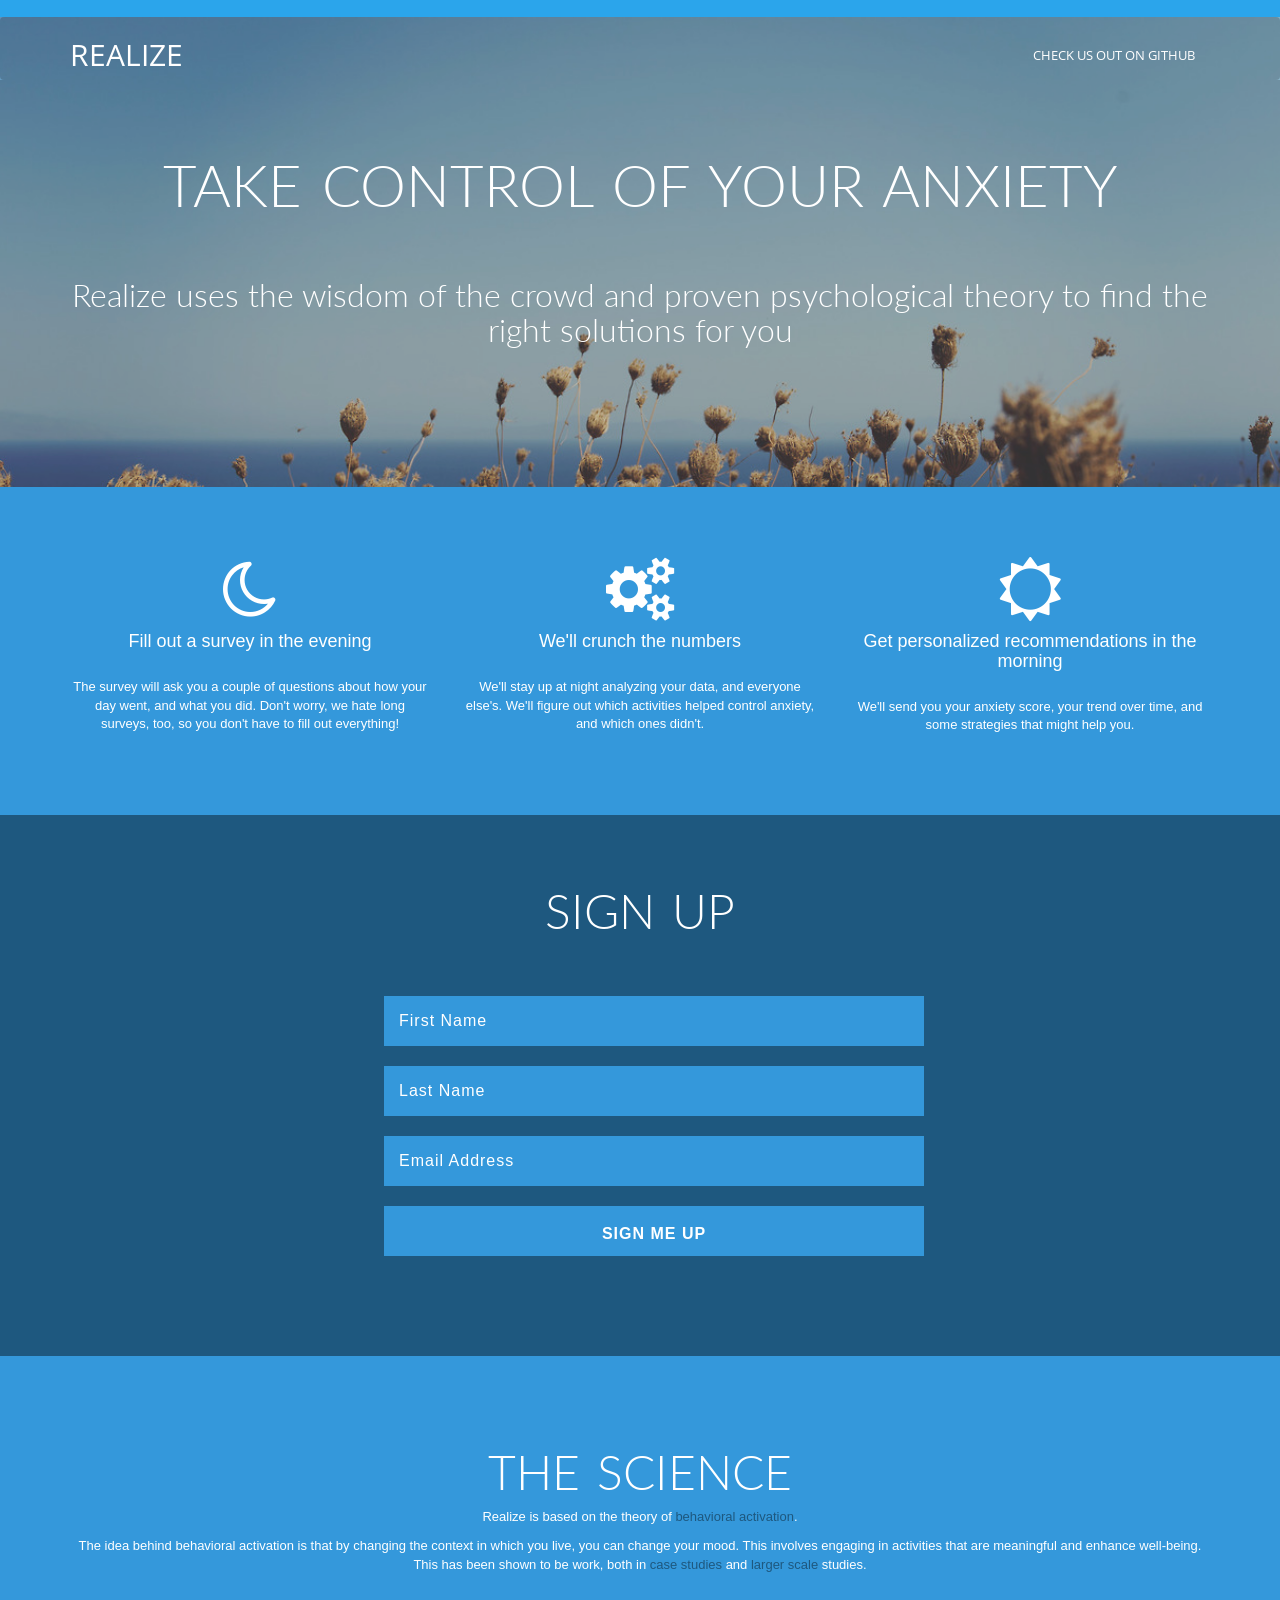
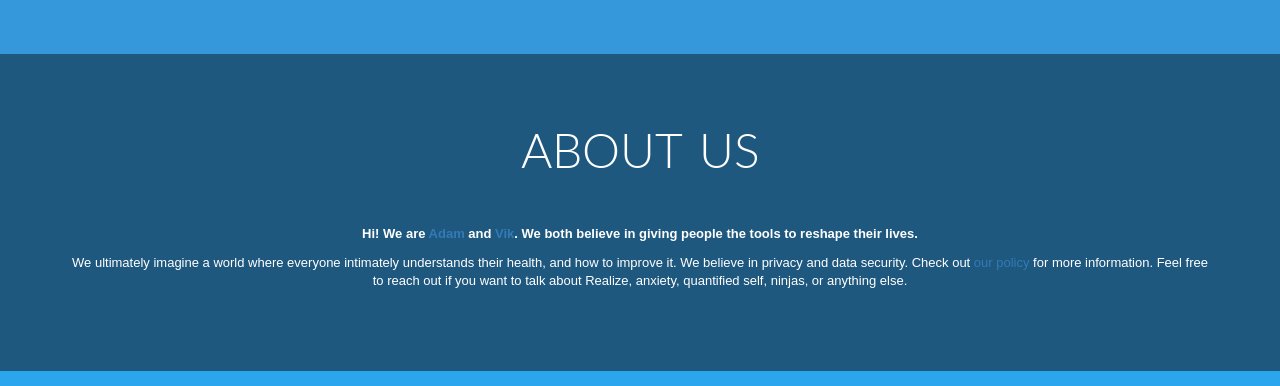
==== commit b60488be: "Add in science section" ====
--- a/index.html
+++ b/index.html
@@ -49,7 +49,7 @@
 
             <div class="container content-r">
                 <h1 id="main-text">Take control of your anxiety</h1>
-                <h3 id="second-text">Realize uses the wisdom of the crowd to find the best solutions for you</h3>
+                <h3 id="second-text">Realize uses the wisdom of the crowd and proven psychological theory to find the right solutions for you</h3>
 
             </div>
         </header>
@@ -63,18 +63,18 @@
                     <div class="col-xs-12 col-sm-6 col-lg-4 item">
                         <i class="icon-moon"></i>
                         <h4>Fill out a survey in the evening</h4>
-                        <p>The survey will ask you a couple of questions about how your day went, and what strategies you tried to cope with anxiety.  Don't worry, we hate long surveys, too, so you don't have to fill out everything!</p>
+                        <p>The survey will ask you a couple of questions about how your day went, and what you did.  Don't worry, we hate long surveys, too, so you don't have to fill out everything!</p>
                     </div>
                     <div class="col-xs-12 col-sm-6 col-lg-4 item">
                         <i class="icon-gears"></i>
                         <h4>We'll crunch the numbers</h4>
-                        <p>We will stay up all night analyzing your data, and everyone else's.  We will figure out which strategies worked, and which ones didn't.
+                        <p>We'll stay up at night analyzing your data, and everyone else's.  We'll figure out which activities helped control anxiety, and which ones didn't.
                         </p>
                     </div>
                     <div class="col-xs-12 col-sm-6 col-lg-4 item">
                         <i class="icon-sun"></i>
                         <h4>Get personalized recommendations in the morning</h4>
-                        <p>We'll send you your anxiety score, your trend over time, and some strategies that might help you personally, based on your data and everyone else's.
+                        <p>We'll send you your anxiety score, your trend over time, and some strategies that might help you.
                         </p>
                     </div>
                 </div>
@@ -129,85 +129,11 @@
         <!--End mc_embed_signup-->
         <!-- End Newsletter Section -->
 
-        <!-- End About Section -->
-        <section id="social" class="odd">
+        <section id="the-science" class="odd">
             <div class="container content-r">
-
-                <h2>CONNECT</h2>
-
-                <!-- Social Icons -->
-                <ul class="social-icon-container">
-                    <li>
-                        <a href="https://www.facebook.com/realizeapp" target="_blank">
-                            <img src="img/social-icons/facebook.png" alt="" />
-                        </a>
-                    </li>
-                    <li>
-                        <a href="https://twitter.com/getrealize" target="_blank">
-                            <img src="img/social-icons/twitter.png" alt="" />
-                        </a>
-                    </li>
-
-                    <!--
-                    <li>
-                        <a href="#" target="_blank">
-                            <img src="img/social-icons/google+.png" alt="" />
-                        </a>
-                    </li>
-                    <li>
-                        <a href="#" target="_blank">
-                            <img src="img/social-icons/rss.png" alt="" />
-                        </a>
-                    </li>
-
-                    <li>
-                        <a href="http://youtube.com/" target="_blank">
-                            <img src="img/social-icons/youtube.png" alt="" />
-                        </a>
-                    </li>
-                    <li>
-                        <a href="http://dribble.com/" target="_blank">
-                            <img src="img/social-icons/dribbble.png" alt="" />
-                        </a>
-                    </li>
-                    <li>
-                        <a href="http://vimeo.com/" target="_blank">
-                            <img src="img/social-icons/vimeo.png" alt="" />
-                        </a>
-                    </li>
-
-
-                    <li>
-                        <a href="http://vimeo.com/" target="_blank">
-                            <img src="img/social-icons/digg.png" alt="" />
-                        </a>
-                    </li>
-                    <li>
-                        <a href="#" target="_blank">
-                            <img src="img/social-icons/Evernote.png" alt="" />
-                        </a>
-                    </li>
-                    <li>
-                        <a href="#" target="_blank">
-                            <img src="img/social-icons/stumbleupon.png" alt="" />
-                        </a>
-                    </li>
-
-                    <li>
-                        <a href="#" target="_blank">
-                            <img src="img/social-icons/linkedin.png" alt="" />
-                        </a>
-                    </li>
-                    <li>
-                        <a href="#" target="_blank">
-                            <img src="img/social-icons/pintrest.png" alt="" />
-                        </a>
-                    </li>
--->
-
-                </ul>
-                <!-- End Social Icons -->
-
+                <h2>THE SCIENCE</h2>
+                    <p>Realize is based on the theory of <a href="http://en.wikipedia.org/wiki/Behavioral_activation">behavioral activation</a>.
+                    <p>The idea behind behavioral activation is that by changing the context in which you live, you can change your mood.  This involves engaging in activities that are meaningful and enhance well-being.  This has been shown to be work, both in <a href="http://contextualscience.org/files/behavioural%20activation%20treatment%20of%20older%20adult%20anxiety_0.pdf">case</a> <a href="http://web.utk.edu/~dhopko/BA_CCS.pdf">studies</a> and <a href="http://bmjopen.bmj.com/content/4/1/e003440.full">larger scale</a> studies.</p>
             </div>
         </section>
 
--- a/css/style.css
+++ b/css/style.css
@@ -487,122 +487,16 @@
 }
 
 /********************************************************************
-	8. Locate Section
-*********************************************************************/
-
-#locate {
-    padding:0 0;
-}
-
-#locate .content-r {
-    padding:0;
-    max-width:none;
-    width: 100%;
-}
-
-#locate h2 {
-    text-transform: uppercase;
-    text-align:center;
-    margin:0 0 1em 0;
-}
-
-#locate-overlay {
-    position:relative;
-    background-color:rgba(52, 152, 219, 0.9);
-    margin: 0 auto;
-    max-width: none;
-    padding:0 10px;
-    text-align:center;
-    height:500px;
-    -webkit-transition: all 0.2s;
-    -moz-transition: all 0.2s;
-    -o-transition: all 0.2s;
-    transition: all 0.2s;
-}
-
-#locate-overlay .div-1 {
-    padding:70px;
-}
-
-#Gmap {
-    position:absolute;
-    width:100%;
-    max-height:500px;
-    height:100%;
-}
-
-#view-map {
-    position:absolute;
-    opacity:0;
-}
-
-input.view-map-selector:checked ~ #locate-overlay {
-    transform: translateY(100%);
-    -webkit-transform: translateY(100%);
-    -moz-transform: translateY(100%);
-    -o-transform: translateY(100%);
-
-}
-
-input.view-map-selector:checked ~ #view-address-btn {
-    display:block;
-}
-
-#locate label.btn {
-    color: #fff;
-    background: #2b7cb2;
-    font-size: 16px;
-    padding: 16px 30px;
-    font-weight: bold;
-    margin-top:2em;
-    border-radius:0;
-    border: 1px solid #2b7cb2;
-    cursor: pointer;
-    -webkit-box-shadow: none;
-    -moz-box-shadow: none;
-    box-shadow: none;
-    -webkit-transition: all 0.2s;
-    -moz-transition: all 0.2s;
-    -o-transition: all 0.2s;
-    transition: all 0.2s;
-}
-
-#locate label.btn:hover {
-    background: #3498db;
-}
-
-#view-address-btn {
-    position:absolute;
-    left: 50%;
-    width: 240px;
-    border-radius:0;
-    margin-left: -120px;
-    margin-top:1em;
-    display:none;
-}
-
-#view-address-btn label {
-    color: #fff;
-    background: #3498db;
-    font-size: 16px;
-    padding: 16px 30px;
-    width:100%;
-    font-weight: bold;
-    border: 1px solid #2b7cb2;
-    cursor: pointer;
-    -webkit-box-shadow: none;
-    -moz-box-shadow: none;
-    box-shadow: none;
-    -webkit-transition: all 0.2s;
-    -moz-transition: all 0.2s;
-    -o-transition: all 0.2s;
-    transition: all 0.2s;
-}
-
-#view-address-btn:hover label {
-    background: #2b7cb2;
-}
-
+	8. Science Section
+*********************************************************************/
+
+#the-science a {
+    color: #1E587F;
+}
+
+#the-science a:hover{
+    color: #2b7cb2;
+}
 
 /********************************************************************
 	9. Media Queries
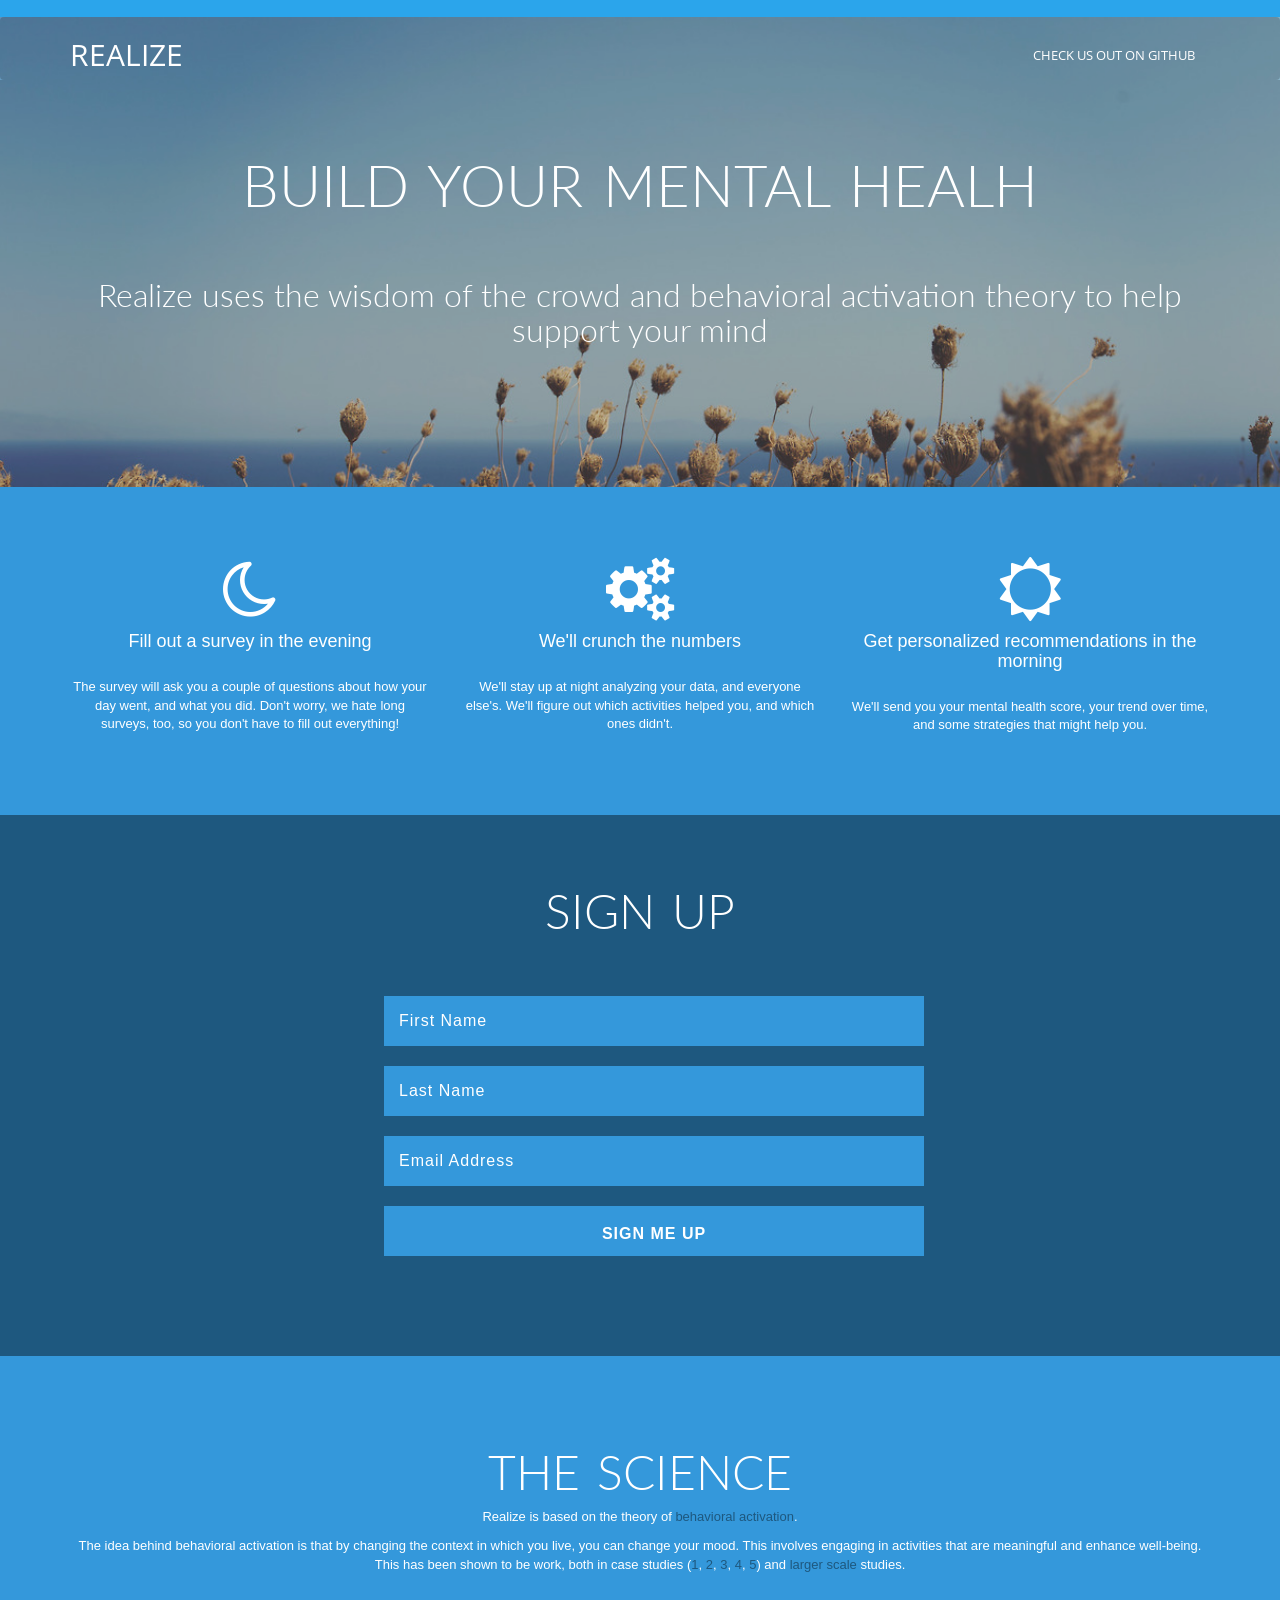
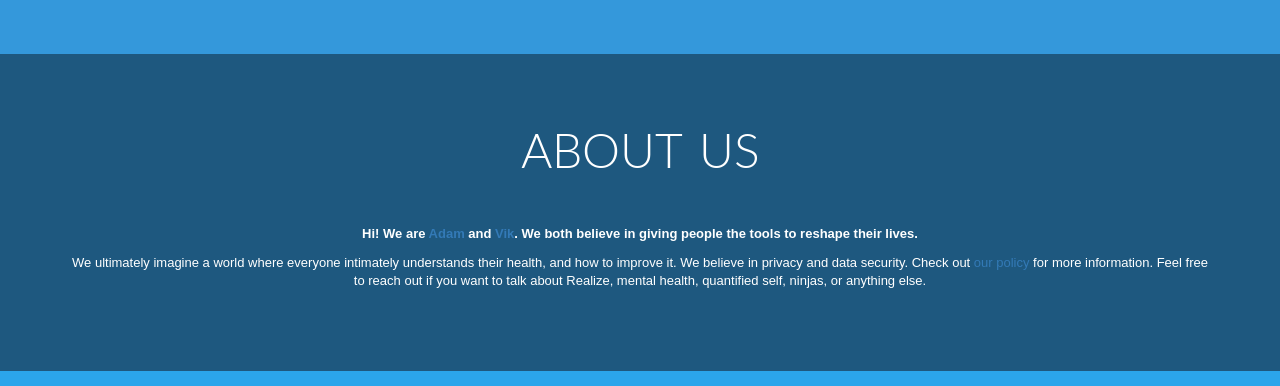
==== commit 17a6a62c: "Change text" ====
--- a/index.html
+++ b/index.html
@@ -48,8 +48,8 @@
         <header>
 
             <div class="container content-r">
-                <h1 id="main-text">Take control of your anxiety</h1>
-                <h3 id="second-text">Realize uses the wisdom of the crowd and proven psychological theory to find the right solutions for you</h3>
+                <h1 id="main-text">Build your mental healh</h1>
+                <h3 id="second-text">Realize uses the wisdom of the crowd and behavioral activation theory to help support your mind</h3>
 
             </div>
         </header>
@@ -68,13 +68,13 @@
                     <div class="col-xs-12 col-sm-6 col-lg-4 item">
                         <i class="icon-gears"></i>
                         <h4>We'll crunch the numbers</h4>
-                        <p>We'll stay up at night analyzing your data, and everyone else's.  We'll figure out which activities helped control anxiety, and which ones didn't.
+                        <p>We'll stay up at night analyzing your data, and everyone else's.  We'll figure out which activities helped you, and which ones didn't.
                         </p>
                     </div>
                     <div class="col-xs-12 col-sm-6 col-lg-4 item">
                         <i class="icon-sun"></i>
                         <h4>Get personalized recommendations in the morning</h4>
-                        <p>We'll send you your anxiety score, your trend over time, and some strategies that might help you.
+                        <p>We'll send you your mental health score, your trend over time, and some strategies that might help you.
                         </p>
                     </div>
                 </div>
@@ -133,7 +133,7 @@
             <div class="container content-r">
                 <h2>THE SCIENCE</h2>
                     <p>Realize is based on the theory of <a href="http://en.wikipedia.org/wiki/Behavioral_activation">behavioral activation</a>.
-                    <p>The idea behind behavioral activation is that by changing the context in which you live, you can change your mood.  This involves engaging in activities that are meaningful and enhance well-being.  This has been shown to be work, both in <a href="http://contextualscience.org/files/behavioural%20activation%20treatment%20of%20older%20adult%20anxiety_0.pdf">case</a> <a href="http://web.utk.edu/~dhopko/BA_CCS.pdf">studies</a> and <a href="http://bmjopen.bmj.com/content/4/1/e003440.full">larger scale</a> studies.</p>
+                    <p>The idea behind behavioral activation is that by changing the context in which you live, you can change your mood.  This involves engaging in activities that are meaningful and enhance well-being.  This has been shown to be work, both in case studies (<a href="http://web.utk.edu/~dhopko/BA_Anxiety.pdf">1</a>, <a href="http://eric.ed.gov/?id=EJ803993">2</a>, <a href="http://contextualscience.org/files/behavioural%20activation%20treatment%20of%20older%20adult%20anxiety_0.pdf">3</a>, <a href="http://web.utk.edu/~dhopko/BA_CCS.pdf">4</a>, <a href="http://ccs.sagepub.com/content/3/1/37.abstract">5</a>) and <a href="http://bmjopen.bmj.com/content/4/1/e003440.full">larger scale</a> studies.</p>
             </div>
         </section>
 
@@ -141,7 +141,7 @@
             <div class="container content-r">
                 <h2>ABOUT US</h2>
                     <p><b>Hi!  We are <a href="https://twitter.com/a_laughlin">Adam</a> and <a href="https://twitter.com/vikparuchuri">Vik</a>.  We both believe in giving people the tools to reshape their lives.</b>
-                    <p>We ultimately imagine a world where everyone intimately understands their health, and how to improve it.  We believe in privacy and data security.  Check out <a href="privacy.html" target="_blank">our policy</a> for more information.  Feel free to reach out if you want to talk about Realize, anxiety, quantified self, ninjas, or anything else.</p>
+                    <p>We ultimately imagine a world where everyone intimately understands their health, and how to improve it.  We believe in privacy and data security.  Check out <a href="privacy.html" target="_blank">our policy</a> for more information.  Feel free to reach out if you want to talk about Realize, mental health, quantified self, ninjas, or anything else.</p>
             </div>
         </section>
 
